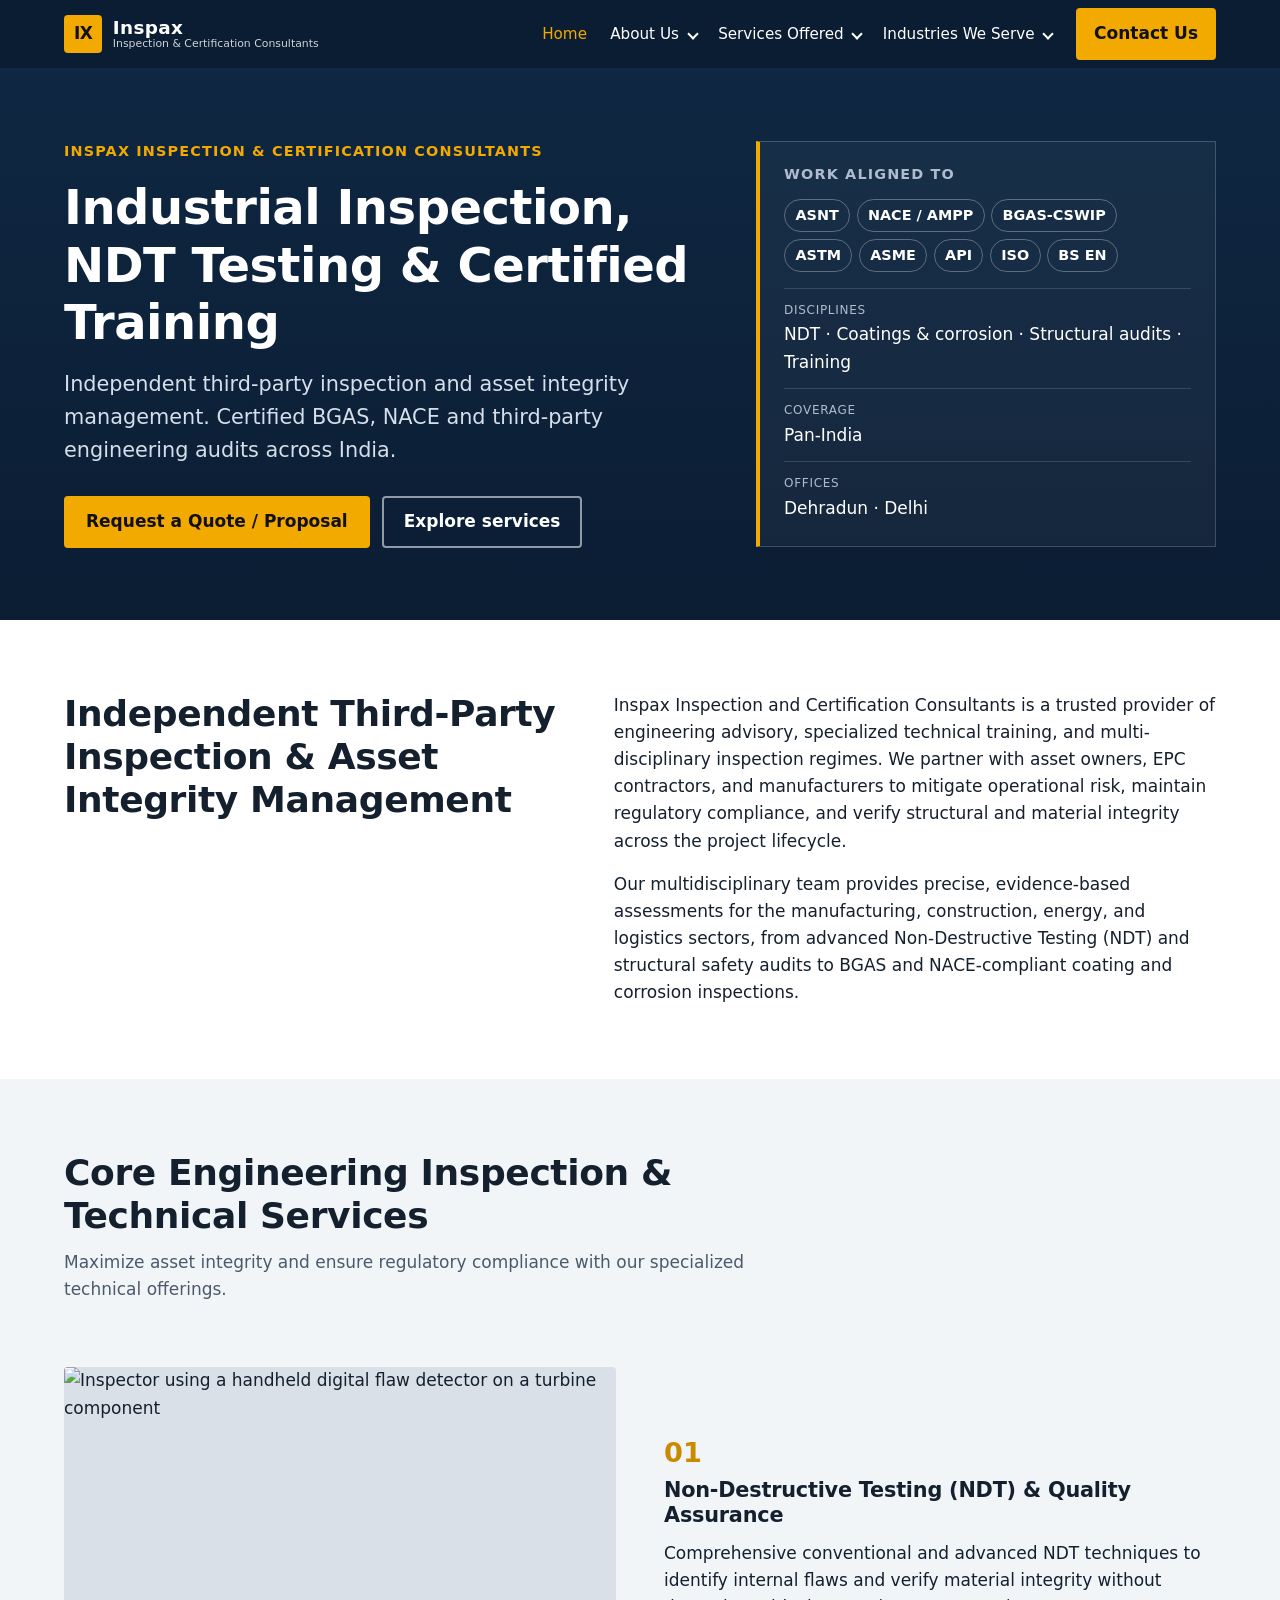
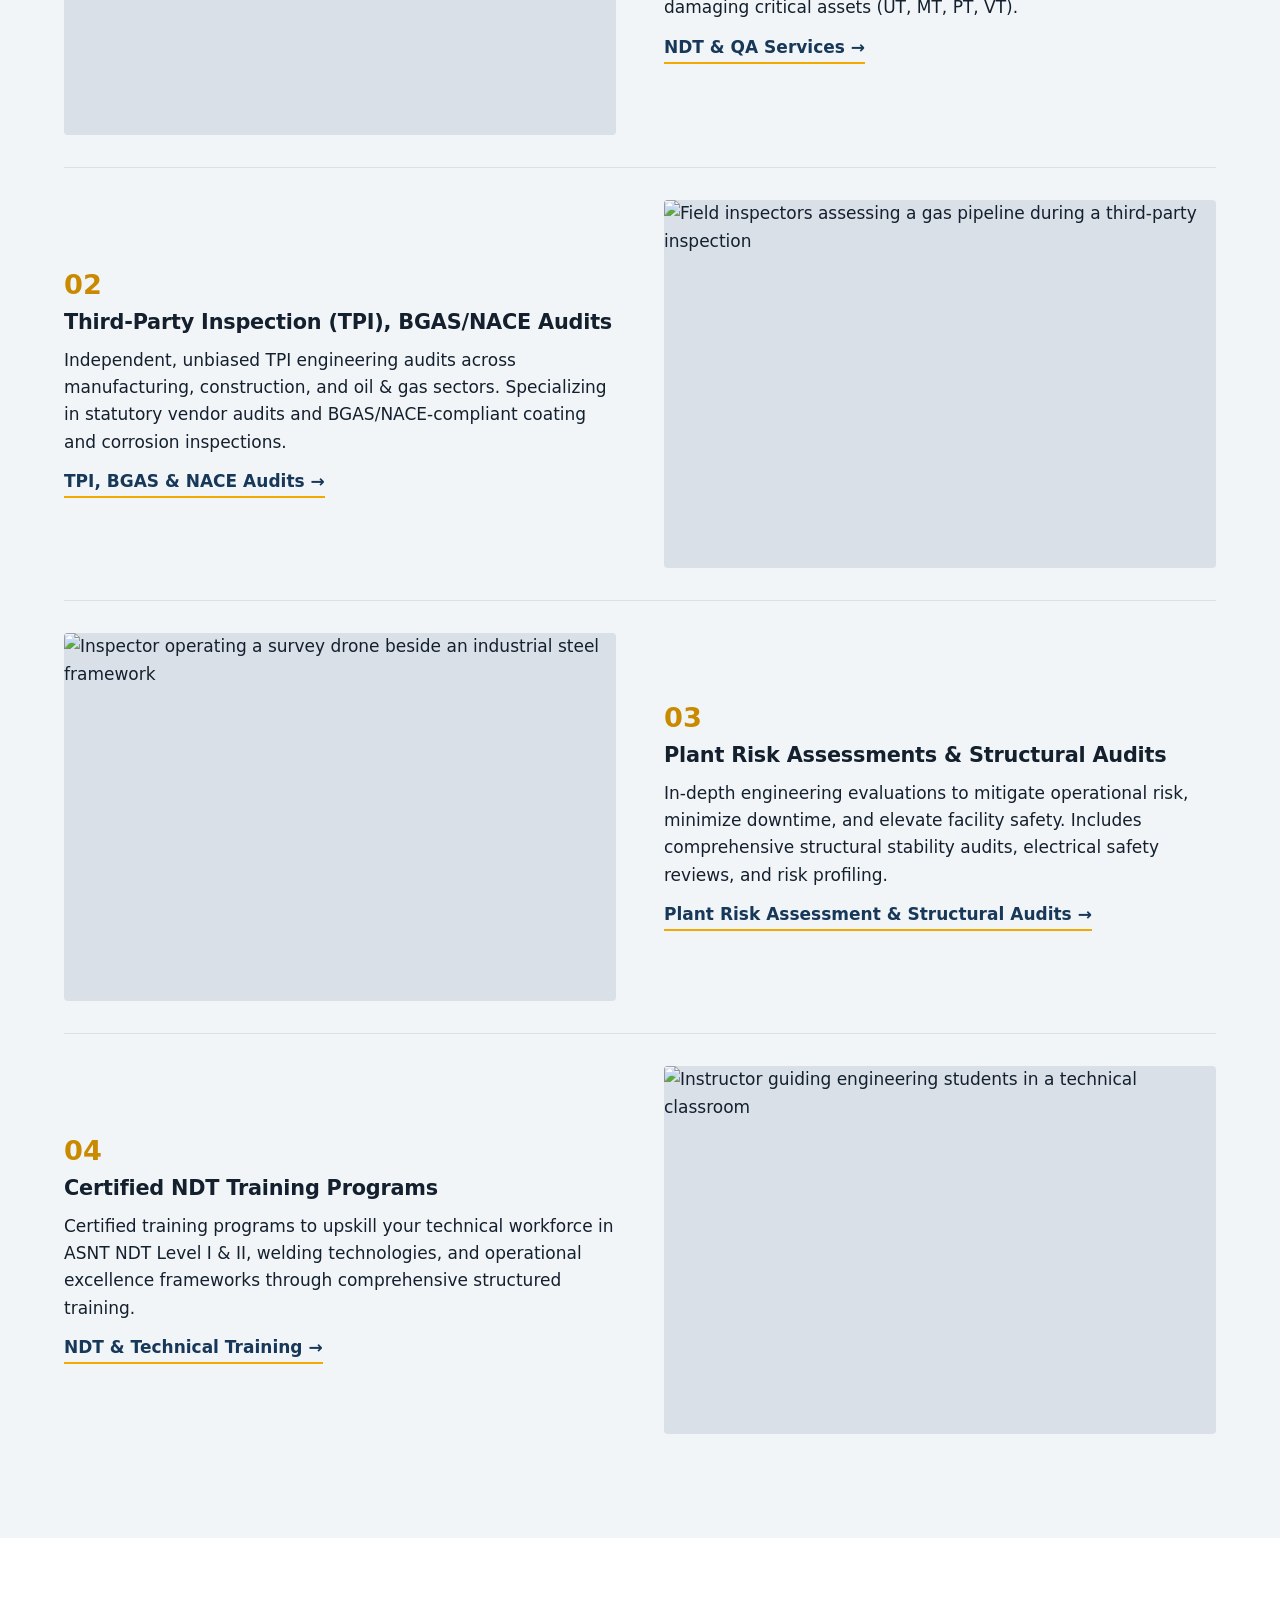
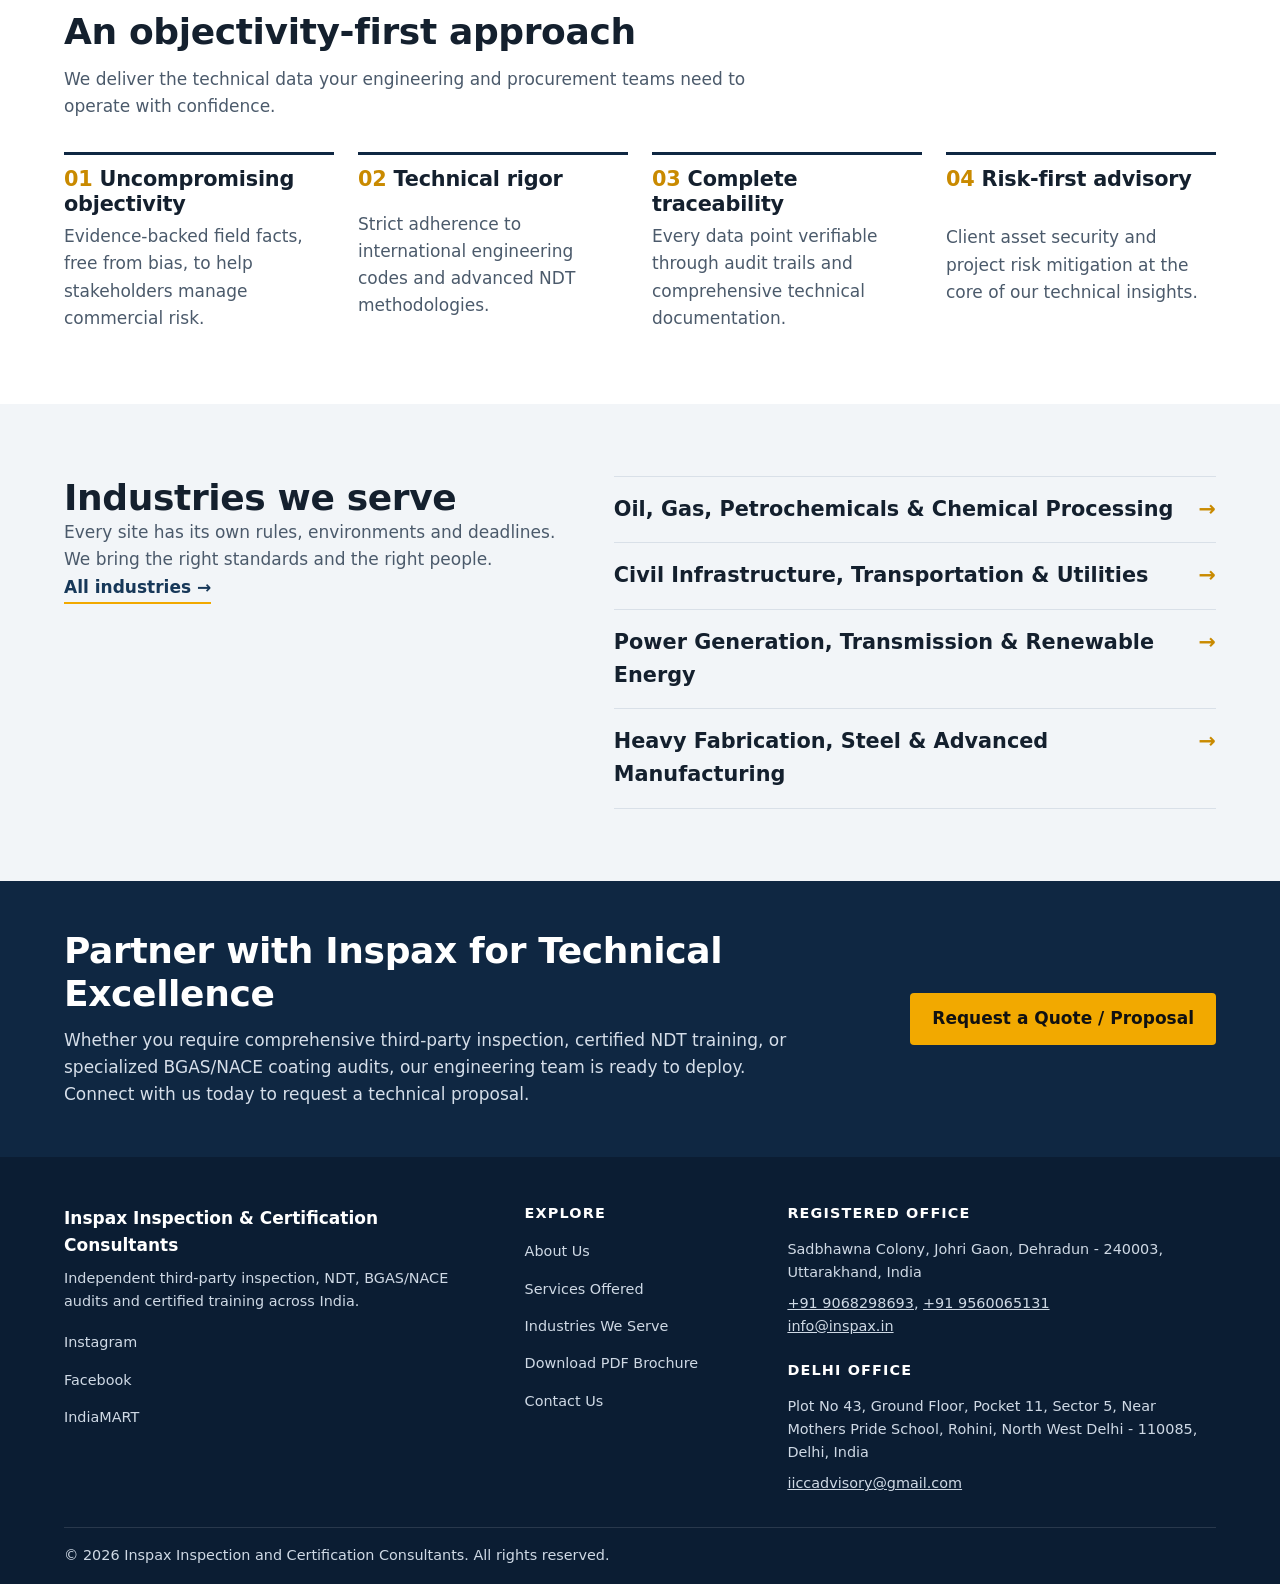
==== index.html @ 8f5eef9e "Add files via upload" ====
<!DOCTYPE html>
<html lang="en-IN">
<head>
  <meta charset="utf-8">
  <meta name="viewport" content="width=device-width, initial-scale=1">
  <title>Industrial Inspection, NDT Testing &amp; Certified Training | Inspax</title>
  <meta name="description" content="Independent third-party inspection, NDT, BGAS/NACE coating audits, plant risk assessments and certified technical training for asset owners, EPC contractors and manufacturers across India.">
  <link rel="canonical" href="https://www.inspax.in/">
  <meta name="theme-color" content="#0f2742"> 

  <meta property="og:type" content="website">
  <meta property="og:site_name" content="Inspax Inspection and Certification Consultants">
  <meta property="og:title" content="Industrial Inspection, NDT Testing &amp; Certified Training | Inspax">
  <meta property="og:description" content="Independent third-party inspection, NDT, BGAS/NACE audits and certified training across India.">
  <meta property="og:url" content="https://www.inspax.in/">
  <meta property="og:locale" content="en_IN">
  <!-- TODO: replace with a self-hosted 1200x630 image once supplied -->
  <meta property="og:image" content="https://www.inspax.in/assets/images/og-default.jpg">
  <meta name="twitter:card" content="summary_large_image">

  <link rel="stylesheet" href="styles.css">
  <script src="main.js" defer></script>

  <script type="application/ld+json">
  {
    "@context": "https://schema.org",
    "@graph": [
      {
        "@type": "Organization",
        "@id": "https://www.inspax.in/#organization",
        "name": "Inspax Inspection and Certification Consultants",
        "alternateName": "Inspax",
        "url": "https://www.inspax.in/",
        "email": "info@inspax.in",
        "telephone": ["+91-9068298693", "+91-9560065131"],
        "address": {
          "@type": "PostalAddress",
          "streetAddress": "Sadbhawna Colony, Johri Gaon",
          "addressLocality": "Dehradun",
          "postalCode": "240003",
          "addressRegion": "Uttarakhand",
          "addressCountry": "IN"
        },
        "sameAs": [
          "https://www.instagram.com/inspax.inspection/",
          "https://www.facebook.com/profile.php?id=61590743345625",
          "https://www.indiamart.com/inspax-inspections-certfication-consultants"
        ]
      },
      {
        "@type": "WebSite",
        "@id": "https://www.inspax.in/#website",
        "url": "https://www.inspax.in/",
        "name": "Inspax Inspections",
        "publisher": { "@id": "https://www.inspax.in/#organization" },
        "inLanguage": "en-IN"
      },
      {
        "@type": "WebPage",
        "@id": "https://www.inspax.in/#webpage",
        "url": "https://www.inspax.in/",
        "name": "Industrial Inspection, NDT Testing & Certified Training",
        "isPartOf": { "@id": "https://www.inspax.in/#website" },
        "about": { "@id": "https://www.inspax.in/#organization" },
        "inLanguage": "en-IN"
      }
    ]
  }
  </script>
</head>
<body class="page-home">
  <a class="skip-link" href="#main">Skip to main content</a>

  <!-- ===== HEADER (shared component: copy to every page) ===== -->
  <header class="site-header">
    <div class="container header-inner">
      <a class="brand" href="/" aria-label="Inspax Inspections – home">
        <!-- TODO: swap for logo SVG/WebP when the logo file is supplied -->
        <span class="brand-mark" aria-hidden="true">IX</span>
        <span class="brand-text"><strong>Inspax</strong><small>Inspection &amp; Certification Consultants</small></span>
      </a>

      <button class="nav-toggle" type="button" aria-expanded="false" aria-controls="primary-nav">
        <span class="nav-toggle-label">Menu</span>
        <span class="nav-toggle-bars" aria-hidden="true"></span>
      </button>

      <nav id="primary-nav" class="primary-nav" aria-label="Primary">
        <ul class="nav-list">
          <li class="nav-item"><a href="/" aria-current="page">Home</a></li>

          <li class="nav-item has-sub">
            <a href="/about-us/">About Us</a>
            <button class="sub-toggle" type="button" aria-expanded="false" aria-label="About Us submenu"></button>
            <ul class="sub-list">
              <li><a href="C:\Users\ABC\Desktop\Inspax html\code web\PDF FOLDERS\Inspax_Brochure.pdf.pdf">Download PDF Brochure</a></li>
            </ul>
          </li>

          <li class="nav-item has-sub">
            <a href="/services-offered/">Services Offered</a>
            <button class="sub-toggle" type="button" aria-expanded="false" aria-label="Services submenu"></button>
            <ul class="sub-list">
              <li><a href="ndt-services.html">NDT &amp; Quality Assurance Services</a></li>
              <li><a href="TPI,BGAS-service.html">TPI, BGAS &amp; NACE Audits</a></li>
              <li><a href="Plant-Risk-Ass.html">Plant Risk Assessment Services</a></li>
              <li><a href="Certified-NDT.html">Certified NDT &amp; Technical Training</a></li>
            </ul>
          </li>

          <li class="nav-item has-sub">
            <a href="/industries-we-serve/">Industries We Serve</a>
            <button class="sub-toggle" type="button" aria-expanded="false" aria-label="Industries submenu"></button>
            <ul class="sub-list">
              <li><a href="/industries-we-serve/oil-gas-petrochemicals-chemical-processing/">Oil, Gas, Petrochemicals &amp; Chemical Processing</a></li>
              <li><a href="/industries-we-serve/civil-infrastructure-transportation-utilities/">Civil Infrastructure, Transportation &amp; Utilities</a></li>
              <li><a href="/industries-we-serve/power-generation-transmission-renewable-energy/">Power Generation, Transmission &amp; Renewable Energy</a></li>
              <li><a href="/industries-we-serve/heavy-fabrication-steel-advanced-manufacturing/">Heavy Fabrication, Steel &amp; Advanced Manufacturing</a></li>
            </ul>
          </li>

          <li class="nav-item nav-cta"><a class="btn btn-accent" href="/contact-us/">Contact Us</a></li>
        </ul>
      </nav>
    </div>
  </header>

  <main id="main">

    <!-- ===== HERO ===== -->
    <section class="hero" aria-labelledby="hero-title">
      <div class="container hero-grid">
        <div class="hero-copy">
          <p class="eyebrow">Inspax Inspection &amp; Certification Consultants</p>
          <h1 id="hero-title">Industrial Inspection, NDT Testing &amp; Certified Training</h1>
          <p class="lead">Independent third-party inspection and asset integrity management. Certified BGAS, NACE and third-party engineering audits across India.</p>
          <div class="btn-row">
            <a class="btn btn-accent" href="/contact-us/">Request a Quote / Proposal</a>
            <a class="btn btn-ghost" href="/services-offered/">Explore services</a>
          </div>
        </div>

        <aside class="hero-panel" aria-label="Standards and disciplines">
          <h2 class="panel-title">Work aligned to</h2>
          <ul class="chip-list">
            <li>ASNT</li><li>NACE / AMPP</li><li>BGAS-CSWIP</li><li>ASTM</li>
            <li>ASME</li><li>API</li><li>ISO</li><li>BS EN</li>
          </ul>
          <dl class="panel-facts">
            <div><dt>Disciplines</dt><dd>NDT · Coatings &amp; corrosion · Structural audits · Training</dd></div>
            <div><dt>Coverage</dt><dd>Pan-India</dd></div>
            <div><dt>Offices</dt><dd>Dehradun · Delhi</dd></div>
          </dl>
        </aside>
      </div>
    </section>

    <!-- ===== INTRO ===== -->
    <section class="section" aria-labelledby="intro-title">
      <div class="container split">
        <div>
          <h2 id="intro-title">Independent Third-Party Inspection &amp; Asset Integrity Management</h2>
        </div>
        <div class="prose">
          <p>Inspax Inspection and Certification Consultants is a trusted provider of engineering advisory, specialized technical training, and multi-disciplinary inspection regimes. We partner with asset owners, EPC contractors, and manufacturers to mitigate operational risk, maintain regulatory compliance, and verify structural and material integrity across the project lifecycle.</p>
          <p>Our multidisciplinary team provides precise, evidence-based assessments for the manufacturing, construction, energy, and logistics sectors, from advanced Non-Destructive Testing (NDT) and structural safety audits to BGAS and NACE-compliant coating and corrosion inspections.</p>
        </div>
      </div>
    </section>

    <!-- ===== SERVICES (alternating rows) ===== -->
    <section class="section section-tint" aria-labelledby="services-title">
      <div class="container">
        <header class="section-head">
          <h2 id="services-title">Core Engineering Inspection &amp; Technical Services</h2>
          <p>Maximize asset integrity and ensure regulatory compliance with our specialized technical offerings.</p>
        </header>

        <!--
          IMAGES: temporarily hot-linked from the existing Google Sites host so the
          page renders before the originals are supplied. Replace each src with a
          local /assets/images/*.webp file (see README) – these remote URLs can
          stop working at any time and must not ship to production.
        -->
        <article class="service-row">
          <!--First image-->
          <img class="service-img" width="1280" height="853" loading="lazy" decoding="async"
               src="C:\Users\ABC\Desktop\Inspax html\code web\images\First.img.webp"
               alt="Inspector using a handheld digital flaw detector on a turbine component">
          <div class="service-body">
            <p class="service-num">01</p>
            <h3>Non-Destructive Testing (NDT) &amp; Quality Assurance</h3>
            <p>Comprehensive conventional and advanced NDT techniques to identify internal flaws and verify material integrity without damaging critical assets (UT, MT, PT, VT).</p>
            <a class="link-arrow" href="/services-offered/ndt-quality-assurance-services/">NDT &amp; QA Services</a>
          </div>
        </article>

        <article class="service-row">
          <!--Second Img-->
          <img class="service-img" width="1280" height="853" loading="lazy" decoding="async"
               src="C:\Users\ABC\Desktop\Inspax html\code web\images\Second.img.png"
               alt="Field inspectors assessing a gas pipeline during a third-party inspection">
          <div class="service-body">
            <p class="service-num">02</p>
            <h3>Third-Party Inspection (TPI), BGAS/NACE Audits</h3>
            <p>Independent, unbiased TPI engineering audits across manufacturing, construction, and oil &amp; gas sectors. Specializing in statutory vendor audits and BGAS/NACE-compliant coating and corrosion inspections.</p>
            <a class="link-arrow" href="/services-offered/tpi-bgas-nace-audits/">TPI, BGAS &amp; NACE Audits</a>
          </div>
        </article>

        <article class="service-row">
          <!--Third img-->
          <img class="service-img" width="1280" height="853" loading="lazy" decoding="async"
               src="C:\Users\ABC\Desktop\Inspax html\code web\images\third.img.png"
               alt="Inspector operating a survey drone beside an industrial steel framework">
          <div class="service-body">
            <p class="service-num">03</p>
            <h3>Plant Risk Assessments &amp; Structural Audits</h3>
            <p>In-depth engineering evaluations to mitigate operational risk, minimize downtime, and elevate facility safety. Includes comprehensive structural stability audits, electrical safety reviews, and risk profiling.</p>
            <a class="link-arrow" href="/services-offered/plant-risk-assessment-services/">Plant Risk Assessment &amp; Structural Audits</a>
          </div>
        </article>

        <article class="service-row">
          <!--Fourth img-->
          <img class="service-img" width="1280" height="853" loading="lazy" decoding="async"
               src="C:\Users\ABC\Desktop\Inspax html\code web\images\fourth.img.png"
               alt="Instructor guiding engineering students in a technical classroom">
          <div class="service-body">
            <p class="service-num">04</p>
            <h3>Certified NDT Training Programs</h3>
            <p>Certified training programs to upskill your technical workforce in ASNT NDT Level I &amp; II, welding technologies, and operational excellence frameworks through comprehensive structured training.</p>
            <a class="link-arrow" href="/services-offered/certified-ndt-technical-training/">NDT &amp; Technical Training</a>
          </div>
        </article>
      </div>
    </section>

    <!-- ===== PRINCIPLES (from About page) ===== -->
    <section class="section" aria-labelledby="why-title">
      <div class="container">
        <header class="section-head">
          <h2 id="why-title">An objectivity-first approach</h2>
          <p>We deliver the technical data your engineering and procurement teams need to operate with confidence.</p>
        </header>
        <ol class="principles">
          <li><h3>Uncompromising objectivity</h3><p>Evidence-backed field facts, free from bias, to help stakeholders manage commercial risk.</p></li>
          <li><h3>Technical rigor</h3><p>Strict adherence to international engineering codes and advanced NDT methodologies.</p></li>
          <li><h3>Complete traceability</h3><p>Every data point verifiable through audit trails and comprehensive technical documentation.</p></li>
          <li><h3>Risk-first advisory</h3><p>Client asset security and project risk mitigation at the core of our technical insights.</p></li>
        </ol>
      </div>
    </section>

    <!-- ===== INDUSTRIES ===== -->
    <section class="section section-tint" aria-labelledby="ind-title">
      <div class="container split">
        <div>
          <h2 id="ind-title">Industries we serve</h2>
          <p class="muted">Every site has its own rules, environments and deadlines. We bring the right standards and the right people.</p>
          <a class="link-arrow" href="/industries-we-serve/">All industries</a>
        </div>
        <ul class="industry-list">
          <li><a href="/industries-we-serve/oil-gas-petrochemicals-chemical-processing/">Oil, Gas, Petrochemicals &amp; Chemical Processing</a></li>
          <li><a href="/industries-we-serve/civil-infrastructure-transportation-utilities/">Civil Infrastructure, Transportation &amp; Utilities</a></li>
          <li><a href="/industries-we-serve/power-generation-transmission-renewable-energy/">Power Generation, Transmission &amp; Renewable Energy</a></li>
          <li><a href="/industries-we-serve/heavy-fabrication-steel-advanced-manufacturing/">Heavy Fabrication, Steel &amp; Advanced Manufacturing</a></li>
        </ul>
      </div>
    </section>

    <!-- ===== CTA ===== -->
    <section class="cta-band" aria-labelledby="cta-title">
      <div class="container cta-inner">
        <div>
          <h2 id="cta-title">Partner with Inspax for Technical Excellence</h2>
          <p>Whether you require comprehensive third-party inspection, certified NDT training, or specialized BGAS/NACE coating audits, our engineering team is ready to deploy. Connect with us today to request a technical proposal.</p>
        </div>
        <a class="btn btn-accent" href="/contact-us/">Request a Quote / Proposal</a>
      </div>
    </section>
  </main>

  <!-- ===== FOOTER (shared component: copy to every page) ===== -->
  <footer class="site-footer">
    <div class="container footer-grid">
      <div>
        <p class="footer-brand">Inspax Inspection &amp; Certification Consultants</p>
        <p class="footer-note">Independent third-party inspection, NDT, BGAS/NACE audits and certified training across India.</p>
        <ul class="social">
          <li><a href="https://www.instagram.com/inspax.inspection/" rel="noopener" target="_blank">Instagram<span class="sr-only"> (opens in new tab)</span></a></li>
          <li><a href="https://www.facebook.com/profile.php?id=61590743345625" rel="noopener" target="_blank">Facebook<span class="sr-only"> (opens in new tab)</span></a></li>
          <li><a href="https://www.indiamart.com/inspax-inspections-certfication-consultants" rel="noopener" target="_blank">IndiaMART<span class="sr-only"> (opens in new tab)</span></a></li>
        </ul>
      </div>

      <nav aria-label="Footer">
        <h2 class="footer-h">Explore</h2>
        <ul class="footer-links">
          <li><a href="/about-us/">About Us</a></li>
          <li><a href="/services-offered/">Services Offered</a></li>
          <li><a href="/industries-we-serve/">Industries We Serve</a></li>
          <li><a href="/about-us/download-pdf-brochure/">Download PDF Brochure</a></li>
          <li><a href="/contact-us/">Contact Us</a></li>
        </ul>
      </nav>

      <address class="footer-contact">
        <h2 class="footer-h">Registered office</h2>
        <p>Sadbhawna Colony, Johri Gaon, Dehradun - 240003, Uttarakhand, India</p>
        <p><a href="tel:+919068298693">+91 9068298693</a>, <a href="tel:+919560065131">+91 9560065131</a><br>
           <a href="mailto:info@inspax.in">info@inspax.in</a></p>
        <h2 class="footer-h">Delhi office</h2>
        <p>Plot No 43, Ground Floor, Pocket 11, Sector 5, Near Mothers Pride School, Rohini, North West Delhi - 110085, Delhi, India</p>
        <p><a href="mailto:iiccadvisory@gmail.com">iiccadvisory@gmail.com</a></p>
      </address>
    </div>
    <div class="container footer-base">
      <p>&copy; <span id="year">2026</span> Inspax Inspection and Certification Consultants. All rights reserved.</p>
    </div>
  </footer>

  <button class="to-top" type="button" aria-label="Back to top" hidden>↑</button>
</body>
</html>
---- styles.css ----
/* ==========================================================
   INSPAX – styles.css
   NOTE: brand colours are PROVISIONAL (logo not yet inspected).
   Change the --c-* tokens below to match the real logo.
   Split into reset/variables/base/components later if desired.
   ========================================================== */

/* ---------- Tokens ---------- */
:root {
  --c-navy-900: #0b1d33;
  --c-navy-800: #0f2742;
  --c-navy-700: #173859;
  --c-accent: #f2a900;          /* safety amber */
  --c-accent-dark: #c98a00;
  --c-ink: #14202e;
  --c-muted: #4b5a6b;
  --c-line: #d9e0e8;
  --c-bg: #ffffff;
  --c-tint: #f2f5f8;

  --font-sans: system-ui, -apple-system, "Segoe UI", Roboto, "Helvetica Neue", Arial, sans-serif;

  --step--1: clamp(.84rem, .82rem + .1vw, .9rem);
  --step-0: clamp(1rem, .97rem + .15vw, 1.0625rem);
  --step-1: clamp(1.15rem, 1.08rem + .35vw, 1.3rem);
  --step-2: clamp(1.35rem, 1.2rem + .75vw, 1.7rem);
  --step-3: clamp(1.6rem, 1.3rem + 1.5vw, 2.25rem);
  --step-4: clamp(1.9rem, 1.4rem + 2.5vw, 3rem);

  --sp-1: .5rem; --sp-2: .75rem; --sp-3: 1rem; --sp-4: 1.5rem;
  --sp-5: 2rem; --sp-6: 3rem; --sp-7: 4.5rem;

  --container: 72rem;
  --radius: 4px;
  --header-h: 4.25rem;
}

/* ---------- Reset / base ---------- */
*, *::before, *::after { box-sizing: border-box; }
html { -webkit-text-size-adjust: 100%; scroll-padding-top: calc(var(--header-h) + 1rem); }
body { margin: 0; font-family: var(--font-sans); font-size: var(--step-0); line-height: 1.6; color: var(--c-ink); background: var(--c-bg); }
img { max-width: 100%; height: auto; display: block; }
h1, h2, h3, p, ul, ol, dl, dd, figure { margin: 0; }
ul, ol { padding: 0; list-style: none; }
a { color: inherit; }
h1, h2, h3 { line-height: 1.2; letter-spacing: -.01em; }
h2 { font-size: var(--step-3); }
h3 { font-size: var(--step-1); }
:focus-visible { outline: 3px solid var(--c-accent); outline-offset: 2px; }
.sr-only { position: absolute; width: 1px; height: 1px; overflow: hidden; clip: rect(0 0 0 0); white-space: nowrap; }
.skip-link { position: absolute; left: var(--sp-3); top: -4rem; background: var(--c-accent); color: #000; padding: .6rem 1rem; z-index: 200; font-weight: 600; }
.skip-link:focus { top: var(--sp-3); }

/* ---------- Layout ---------- */
.container { width: min(100% - 2rem, var(--container)); margin-inline: auto; }
.section { padding-block: var(--sp-6); }
.section-tint { background: var(--c-tint); }
.section-head { max-width: 46rem; margin-bottom: var(--sp-5); display: grid; gap: var(--sp-2); }
.section-head p, .muted { color: var(--c-muted); }
.split { display: grid; gap: var(--sp-4); }
.prose { display: grid; gap: var(--sp-3); max-width: 44rem; }

/* ---------- Buttons ---------- */
.btn { display: inline-flex; align-items: center; justify-content: center; min-height: 2.75rem; padding: .65rem 1.25rem; font: inherit; font-weight: 600; text-decoration: none; border: 2px solid transparent; border-radius: var(--radius); cursor: pointer; transition: background-color .15s, color .15s, border-color .15s; }
.btn-accent { background: var(--c-accent); color: #111; }
.btn-accent:hover { background: #ffbe2e; }
.btn-ghost { color: #fff; border-color: rgba(255,255,255,.55); }
.btn-ghost:hover { background: rgba(255,255,255,.1); border-color: #fff; }
.btn-row { display: flex; flex-wrap: wrap; gap: var(--sp-2); }
.link-arrow { font-weight: 600; color: var(--c-navy-700); text-decoration: none; border-bottom: 2px solid var(--c-accent); padding-bottom: 1px; display: inline-block; }
.link-arrow::after { content: " →"; }
.link-arrow:hover { color: var(--c-navy-900); }

/* ---------- Header / nav (mobile first) ---------- */
.site-header { background: var(--c-navy-900); color: #fff; position: sticky; top: 0; z-index: 100; }
.header-inner { display: flex; align-items: center; justify-content: space-between; min-height: var(--header-h); gap: var(--sp-3); }
.brand { display: flex; align-items: center; gap: .65rem; text-decoration: none; color: #fff; }
.brand-mark { display: grid; place-items: center; width: 2.4rem; height: 2.4rem; background: var(--c-accent); color: #111; font-weight: 800; border-radius: var(--radius); letter-spacing: -.03em; }
.brand-text { display: grid; line-height: 1.15; }
.brand-text strong { font-size: 1.15rem; letter-spacing: .02em; }
.brand-text small { font-size: .68rem; opacity: .8; display: none; }

.nav-toggle { display: inline-flex; align-items: center; gap: .6rem; min-height: 2.75rem; padding: 0 .9rem; background: transparent; color: #fff; border: 1px solid rgba(255,255,255,.4); border-radius: var(--radius); font: inherit; font-weight: 600; cursor: pointer; }
.nav-toggle-bars, .nav-toggle-bars::before, .nav-toggle-bars::after { display: block; width: 1.1rem; height: 2px; background: currentColor; position: relative; content: ""; }
.nav-toggle-bars::before { position: absolute; top: -6px; }
.nav-toggle-bars::after { position: absolute; top: 6px; }

.primary-nav { position: absolute; inset: var(--header-h) 0 auto 0; background: var(--c-navy-800); border-top: 1px solid rgba(255,255,255,.12); max-height: calc(100vh - var(--header-h)); overflow-y: auto; display: none; }
.primary-nav.is-open { display: block; }
.nav-list { padding: var(--sp-2) 1rem var(--sp-4); }
.nav-item { position: relative; display: flex; flex-wrap: wrap; align-items: center; border-bottom: 1px solid rgba(255,255,255,.1); }
.nav-item > a:not(.btn) { flex: 1; padding: .85rem 0; text-decoration: none; font-weight: 500; }
.nav-item > a[aria-current="page"] { color: var(--c-accent); }
.nav-cta { border: 0; padding-top: var(--sp-3); }
.nav-cta .btn { flex: 1; }
.sub-toggle { width: 2.75rem; height: 2.75rem; background: transparent; border: 0; color: #fff; cursor: pointer; }
.sub-toggle::before { content: ""; display: block; width: .5rem; height: .5rem; margin: auto; border-right: 2px solid currentColor; border-bottom: 2px solid currentColor; transform: rotate(45deg); transition: transform .15s; }
.sub-toggle[aria-expanded="true"]::before { transform: rotate(-135deg); }
.sub-list { display: none; flex-basis: 100%; padding: 0 0 var(--sp-2) var(--sp-3); }
.sub-list.is-open { display: block; }
.sub-list a { display: block; padding: .55rem 0; text-decoration: none; opacity: .9; font-size: var(--step--1); }
.sub-list a:hover { color: var(--c-accent); }

/* ---------- Hero ---------- */
.hero { background: linear-gradient(180deg, var(--c-navy-800), var(--c-navy-900)); color: #fff; padding-block: var(--sp-6); }
.hero-grid { display: grid; gap: var(--sp-5); align-items: center; }
.hero-copy { display: grid; gap: var(--sp-3); }
.eyebrow { color: var(--c-accent); font-size: var(--step--1); font-weight: 700; letter-spacing: .08em; text-transform: uppercase; }
.hero h1 { font-size: var(--step-4); max-width: 22ch; }
.lead { font-size: var(--step-1); color: #d5dee9; max-width: 38rem; }
.hero .btn-row { margin-top: var(--sp-2); }
.hero-panel { border: 1px solid rgba(255,255,255,.18); border-left: 4px solid var(--c-accent); padding: var(--sp-4); background: rgba(255,255,255,.04); display: grid; gap: var(--sp-3); }
.panel-title { font-size: var(--step--1); text-transform: uppercase; letter-spacing: .08em; color: #aebccd; }
.chip-list { display: flex; flex-wrap: wrap; gap: .4rem; }
.chip-list li { padding: .25rem .65rem; border: 1px solid rgba(255,255,255,.3); border-radius: 999px; font-size: var(--step--1); font-weight: 600; }
.panel-facts { display: grid; gap: var(--sp-2); }
.panel-facts div { display: grid; gap: .1rem; border-top: 1px solid rgba(255,255,255,.14); padding-top: var(--sp-2); }
.panel-facts dt { font-size: .75rem; text-transform: uppercase; letter-spacing: .06em; color: #aebccd; }
.panel-facts dd { font-weight: 500; }

/* ---------- Services rows ---------- */
.service-row { display: grid; gap: var(--sp-3); padding-block: var(--sp-4); border-top: 1px solid var(--c-line); align-items: center; }
.service-row:first-of-type { border-top: 0; }
.service-img { width: 100%; aspect-ratio: 3 / 2; object-fit: cover; border-radius: var(--radius); background: var(--c-line); }
.service-body { display: grid; gap: var(--sp-2); justify-items: start; }
.service-num { font-weight: 800; font-size: var(--step-2); color: var(--c-accent-dark); line-height: 1; }

/* ---------- Principles ---------- */
.principles { display: grid; gap: var(--sp-4); counter-reset: p; }
.principles li { counter-increment: p; border-top: 3px solid var(--c-navy-800); padding-top: var(--sp-2); display: grid; gap: .4rem; }
.principles li h3::before { content: "0" counter(p) "  "; color: var(--c-accent-dark); font-weight: 800; }
.principles p { color: var(--c-muted); }

/* ---------- Industries ---------- */
.industry-list { border-top: 1px solid var(--c-line); align-self: start; }
.industry-list a { display: flex; justify-content: space-between; gap: var(--sp-3); padding: var(--sp-3) 0; border-bottom: 1px solid var(--c-line); text-decoration: none; font-weight: 600; font-size: var(--step-1); }
.industry-list a::after { content: "→"; color: var(--c-accent-dark); }
.industry-list a:hover { color: var(--c-navy-700); background: #fff; padding-inline: .5rem; }

/* ---------- CTA ---------- */
.cta-band { background: var(--c-navy-800); color: #fff; padding-block: var(--sp-6); }
.cta-inner { display: grid; gap: var(--sp-4); align-items: center; }
.cta-inner > div { display: grid; gap: var(--sp-2); max-width: 46rem; }
.cta-inner p { color: #d5dee9; }

/* ---------- Footer ---------- */
.site-footer { background: var(--c-navy-900); color: #cfd9e5; padding-top: var(--sp-6); font-size: var(--step--1); }
.footer-grid { display: grid; gap: var(--sp-5); }
.footer-brand { color: #fff; font-weight: 700; font-size: var(--step-0); margin-bottom: var(--sp-1); }
.footer-h { color: #fff; font-size: var(--step--1); text-transform: uppercase; letter-spacing: .08em; margin: var(--sp-3) 0 var(--sp-1); }
.footer-h:first-child { margin-top: 0; }
.footer-contact { font-style: normal; display: grid; gap: var(--sp-1); }
.footer-links, .social { display: grid; gap: .1rem; margin-top: var(--sp-2); }
.footer-links a, .social a { display: inline-block; padding: .4rem 0; text-decoration: none; }
.site-footer a:hover { color: var(--c-accent); text-decoration: underline; }
.footer-base { border-top: 1px solid rgba(255,255,255,.12); margin-top: var(--sp-5); padding-block: var(--sp-3); }

/* ---------- Back to top ---------- */
.to-top { position: fixed; right: 1rem; bottom: 1rem; width: 2.75rem; height: 2.75rem; border: 0; border-radius: var(--radius); background: var(--c-accent); color: #111; font-size: 1.25rem; font-weight: 700; cursor: pointer; box-shadow: 0 2px 8px rgba(0,0,0,.25); z-index: 90; }
.to-top[hidden] { display: none; }

/* ---------- Breakpoints ---------- */
@media (min-width: 40em) {            /* 640px */
  .brand-text small { display: block; }
  .principles { grid-template-columns: repeat(2, 1fr); }
  .footer-grid { grid-template-columns: 1fr 1fr; }
  .footer-contact { grid-column: 1 / -1; }
}

@media (min-width: 64em) {            /* 1024px: desktop nav */
  .section { padding-block: var(--sp-7); }
  .hero { padding-block: var(--sp-7); }
  .hero-grid { grid-template-columns: 1.4fr 1fr; gap: var(--sp-6); }
  .split { grid-template-columns: 1fr 1.2fr; gap: var(--sp-6); }
  .service-row { grid-template-columns: 1fr 1fr; gap: var(--sp-6); padding-block: var(--sp-5); }
  .service-row:nth-of-type(even) .service-img { order: 2; }
  .principles { grid-template-columns: repeat(4, 1fr); }
  .cta-inner { grid-template-columns: 1fr auto; gap: var(--sp-6); }
  .footer-grid { grid-template-columns: 1.3fr .7fr 1.3fr; }
  .footer-contact { grid-column: auto; }

  .nav-toggle { display: none; }
  .primary-nav { position: static; display: block; background: none; border: 0; max-height: none; overflow: visible; }
  .nav-list { display: flex; align-items: center; gap: .25rem; padding: 0; }
  .nav-item { border: 0; flex-wrap: nowrap; }
  .nav-item > a:not(.btn) { flex: none; padding: .5rem .6rem; font-size: .95rem; }
  .nav-item > a:not(.btn):hover { color: var(--c-accent); }
  .nav-cta { padding: 0 0 0 var(--sp-2); }
  .nav-cta .btn { min-height: 2.5rem; padding-inline: 1rem; }
  .sub-toggle { width: 1.5rem; margin-left: -.5rem; }
  .sub-list { display: none; position: absolute; top: 100%; left: 0; min-width: 19rem; background: var(--c-navy-800); border: 1px solid rgba(255,255,255,.14); border-top: 3px solid var(--c-accent); padding: .25rem 0; box-shadow: 0 8px 24px rgba(0,0,0,.35); }
  .sub-list a { padding: .65rem 1rem; font-size: .92rem; }
  .sub-list a:hover { background: rgba(255,255,255,.06); }
  .has-sub:hover > .sub-list, .sub-list.is-open { display: block; }
}

@media (prefers-reduced-motion: reduce) {
  * { transition: none !important; scroll-behavior: auto !important; }
}
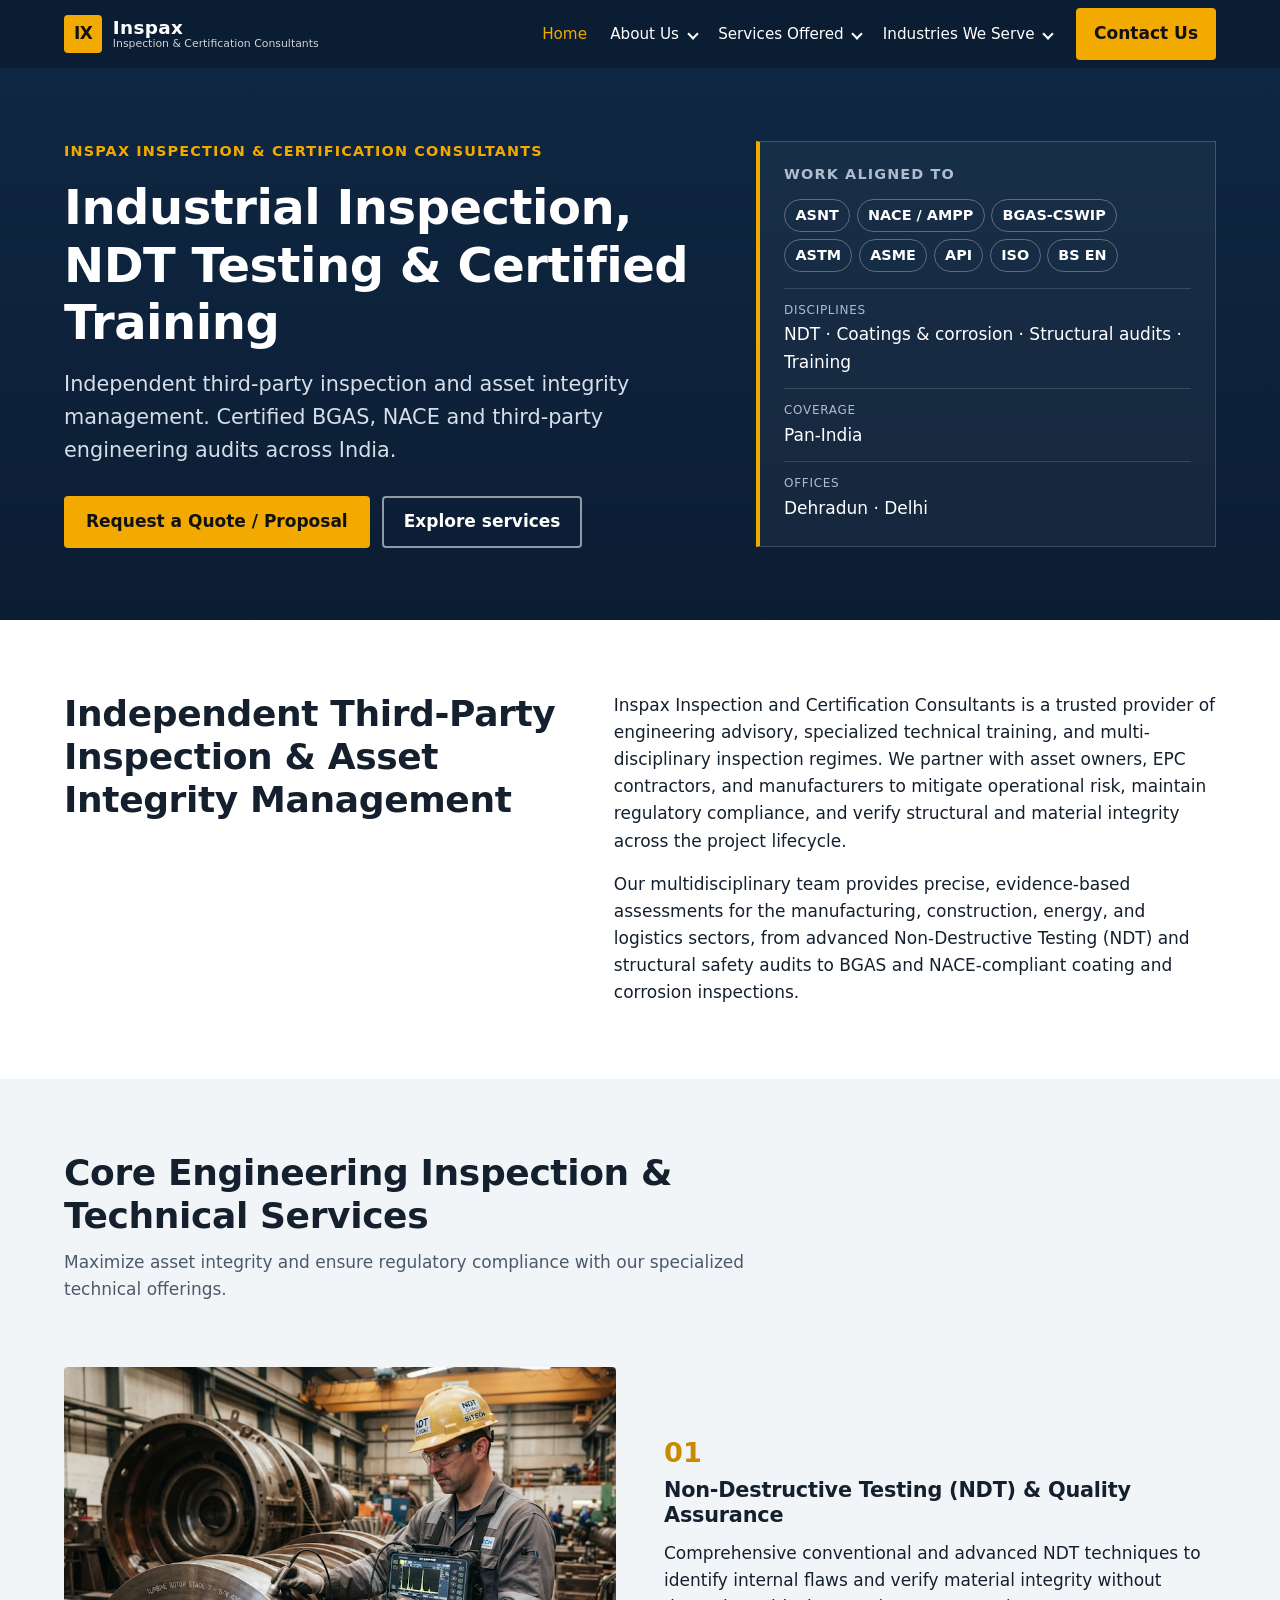
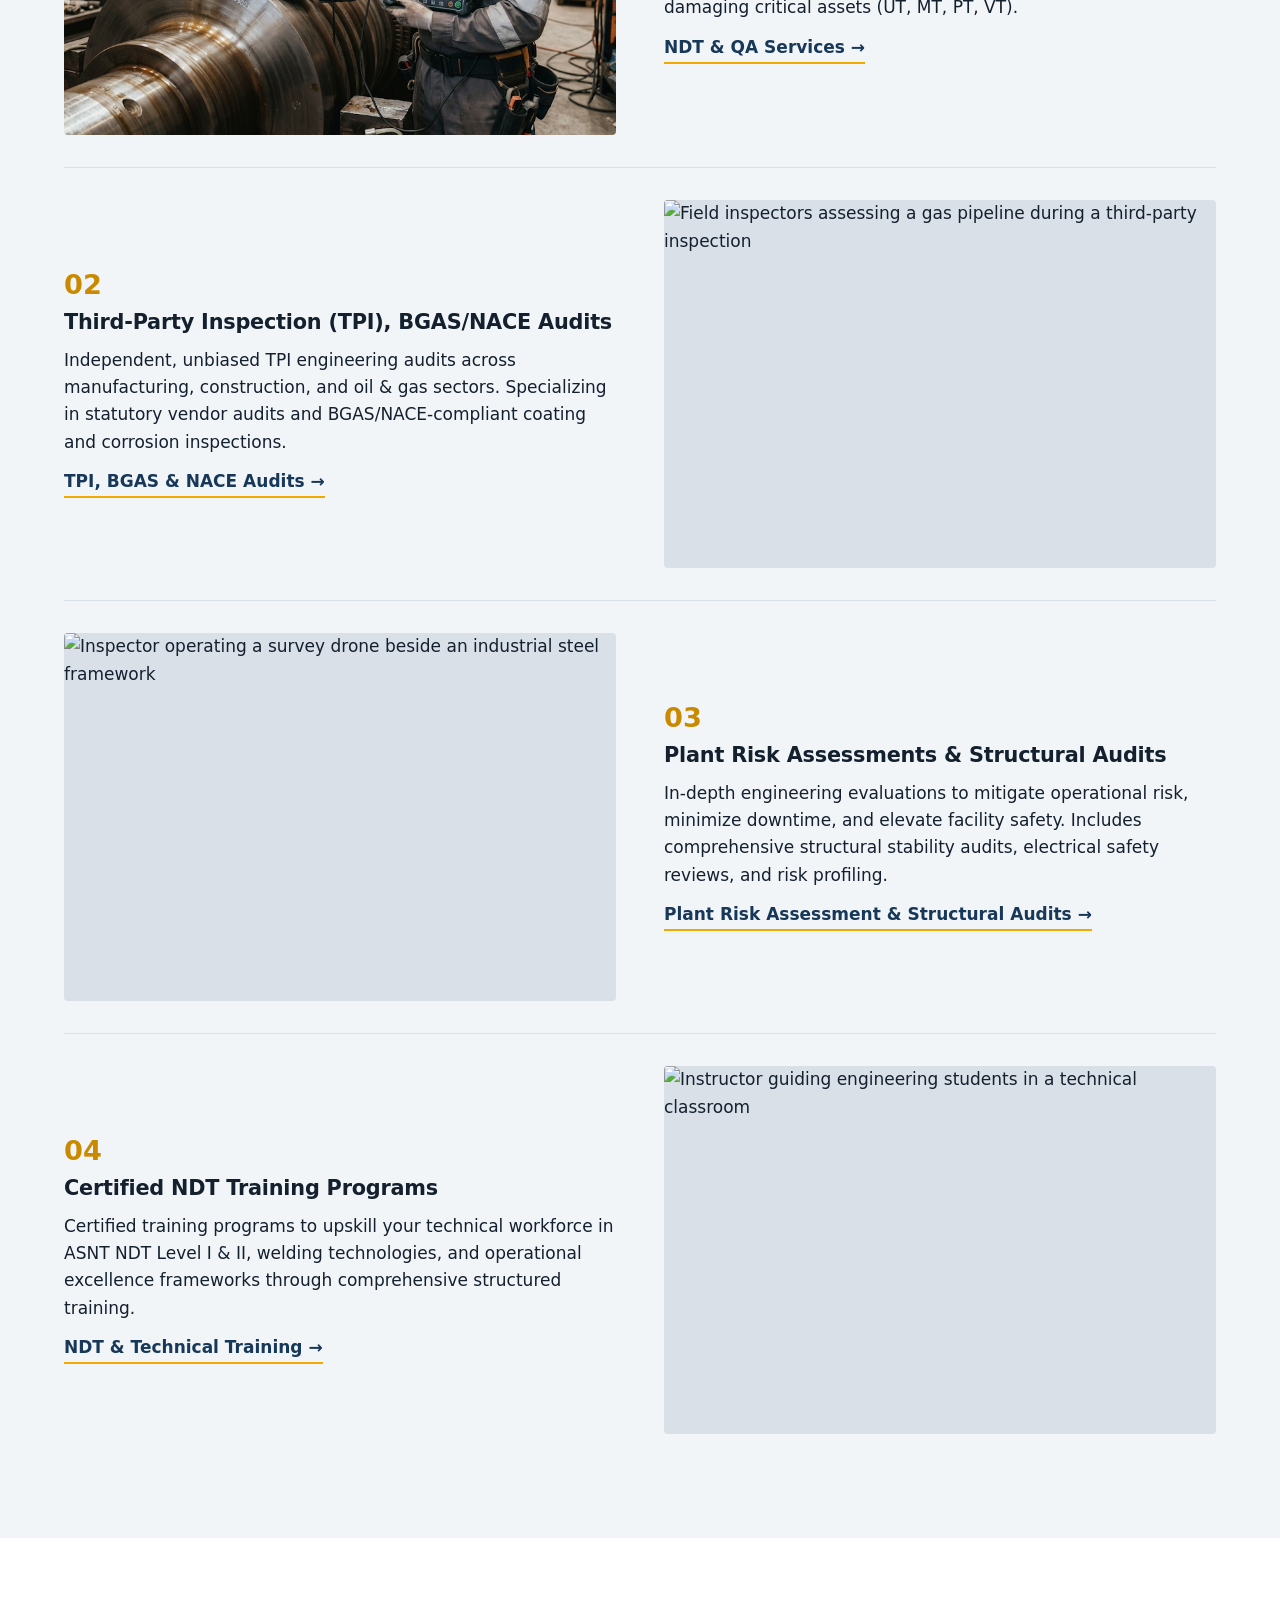
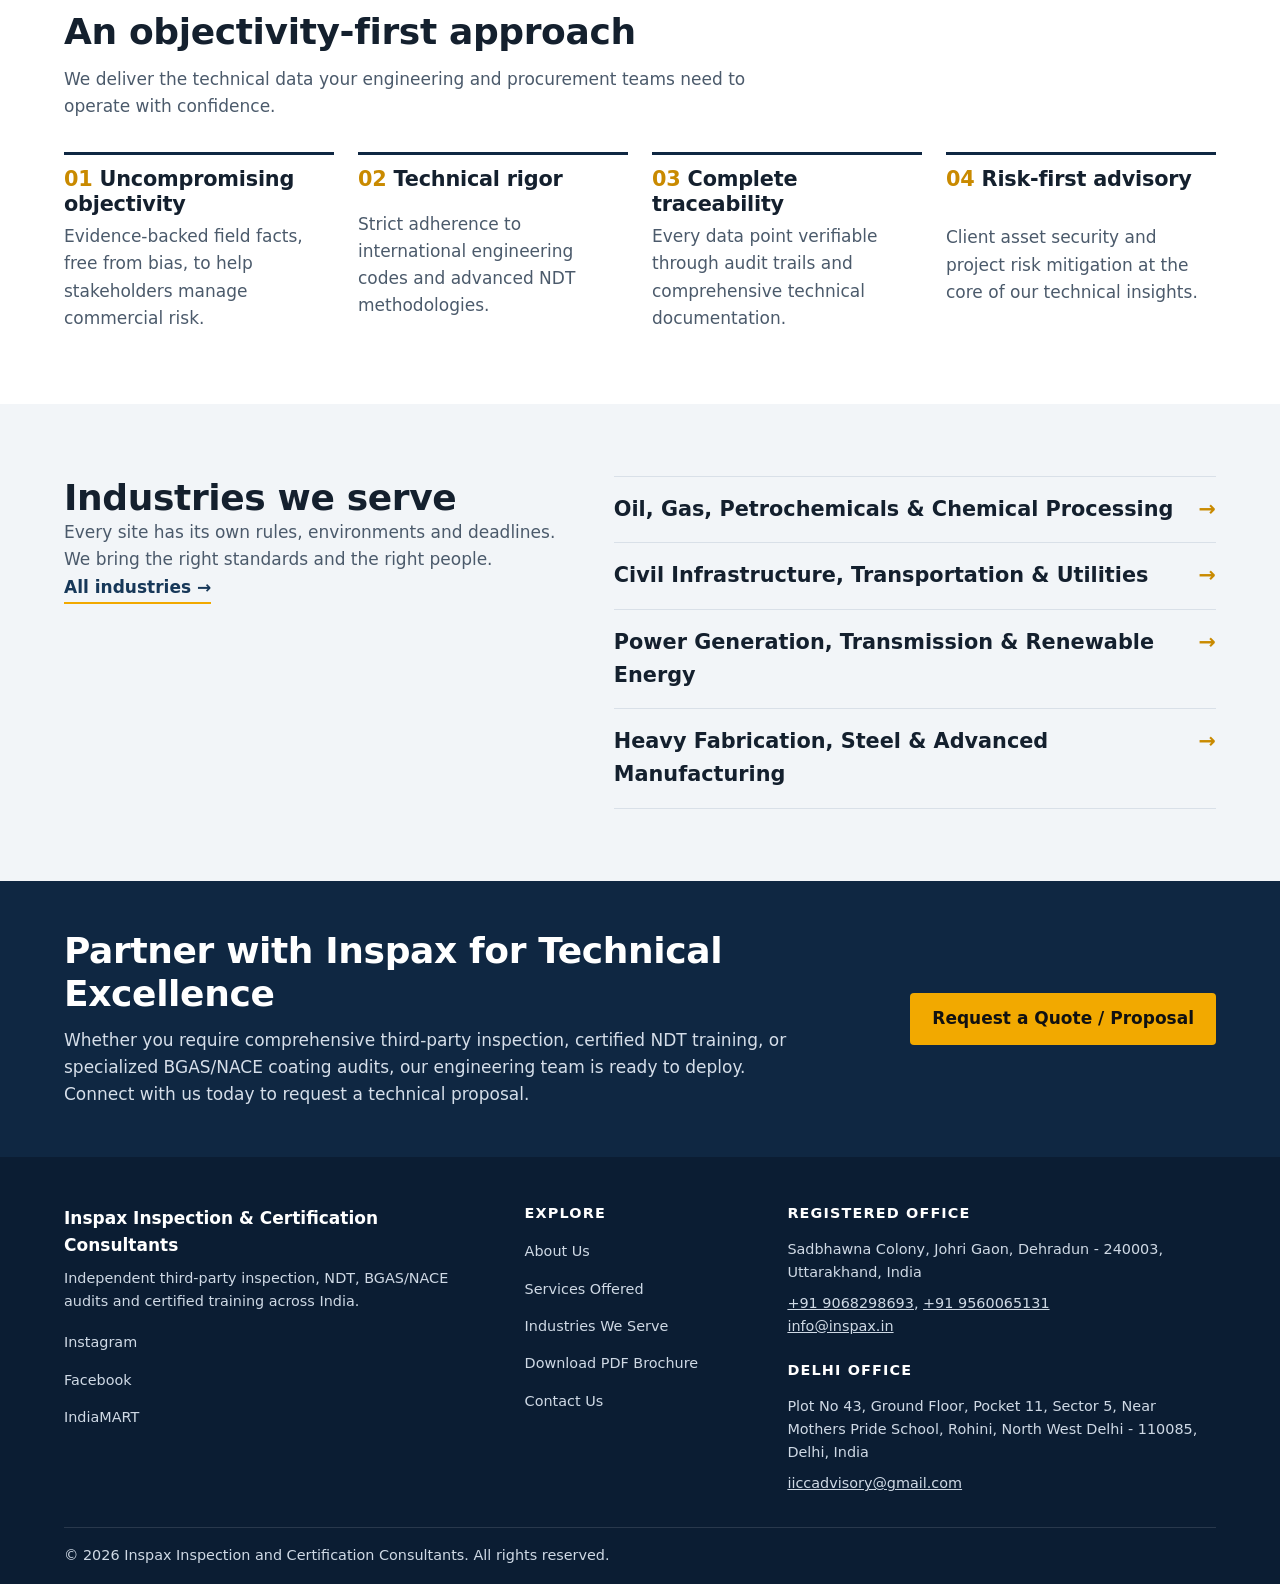
==== commit fe4c4151: "Update print statement from 'Hello' to 'Goodbye'" ====
--- a/index.html
+++ b/index.html
@@ -185,7 +185,7 @@
         <article class="service-row">
           <!--First image-->
           <img class="service-img" width="1280" height="853" loading="lazy" decoding="async"
-               src="C:\Users\ABC\Desktop\Inspax html\code web\images\First.img.webp"
+               src="First.img.webp"
                alt="Inspector using a handheld digital flaw detector on a turbine component">
           <div class="service-body">
             <p class="service-num">01</p>
@@ -322,4 +322,4 @@
 
   <button class="to-top" type="button" aria-label="Back to top" hidden>↑</button>
 </body>
-</html>+</html>
--- a/styles.css
+++ b/styles.css
@@ -196,4 +196,9 @@
 
 @media (prefers-reduced-motion: reduce) {
   * { transition: none !important; scroll-behavior: auto !important; }
-}+}
+
+.submit-btn:focus-visible {
+  outline: 3px solid #222;
+  outline-offset: 3px;
+}
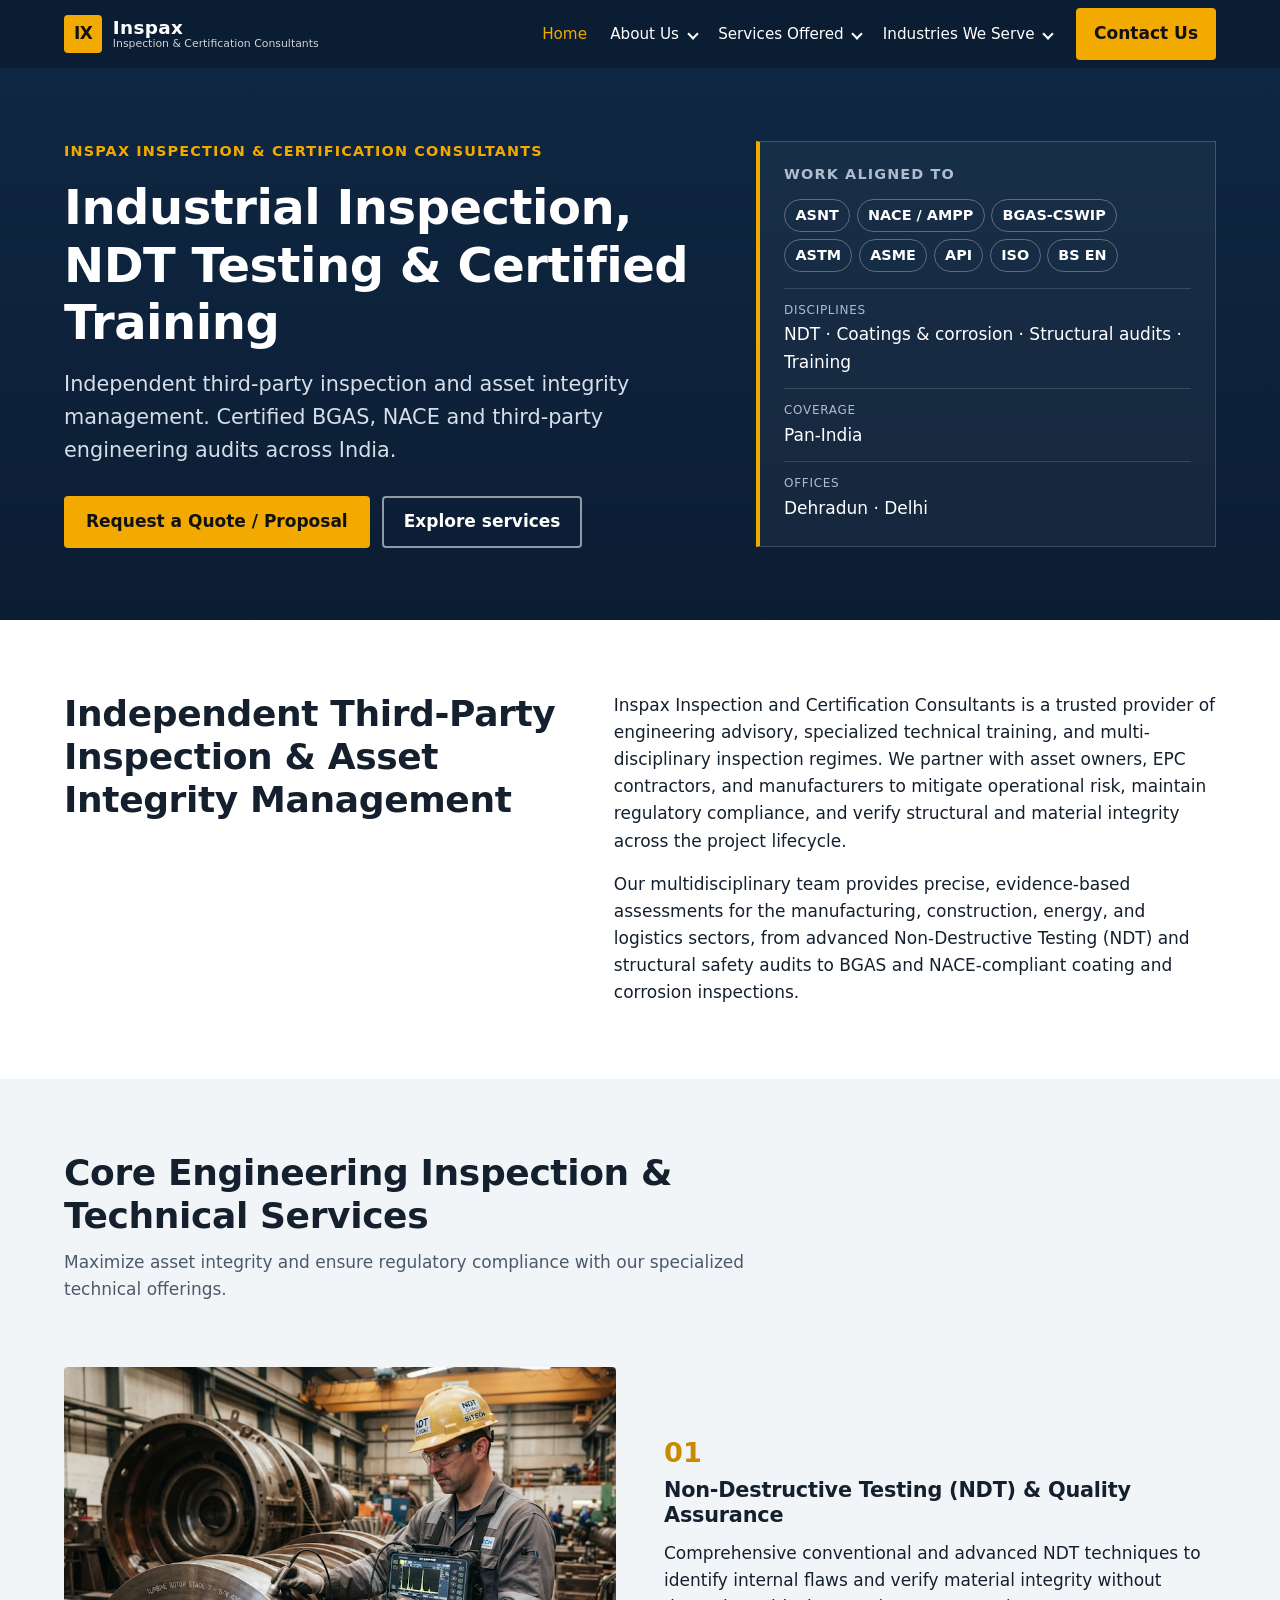
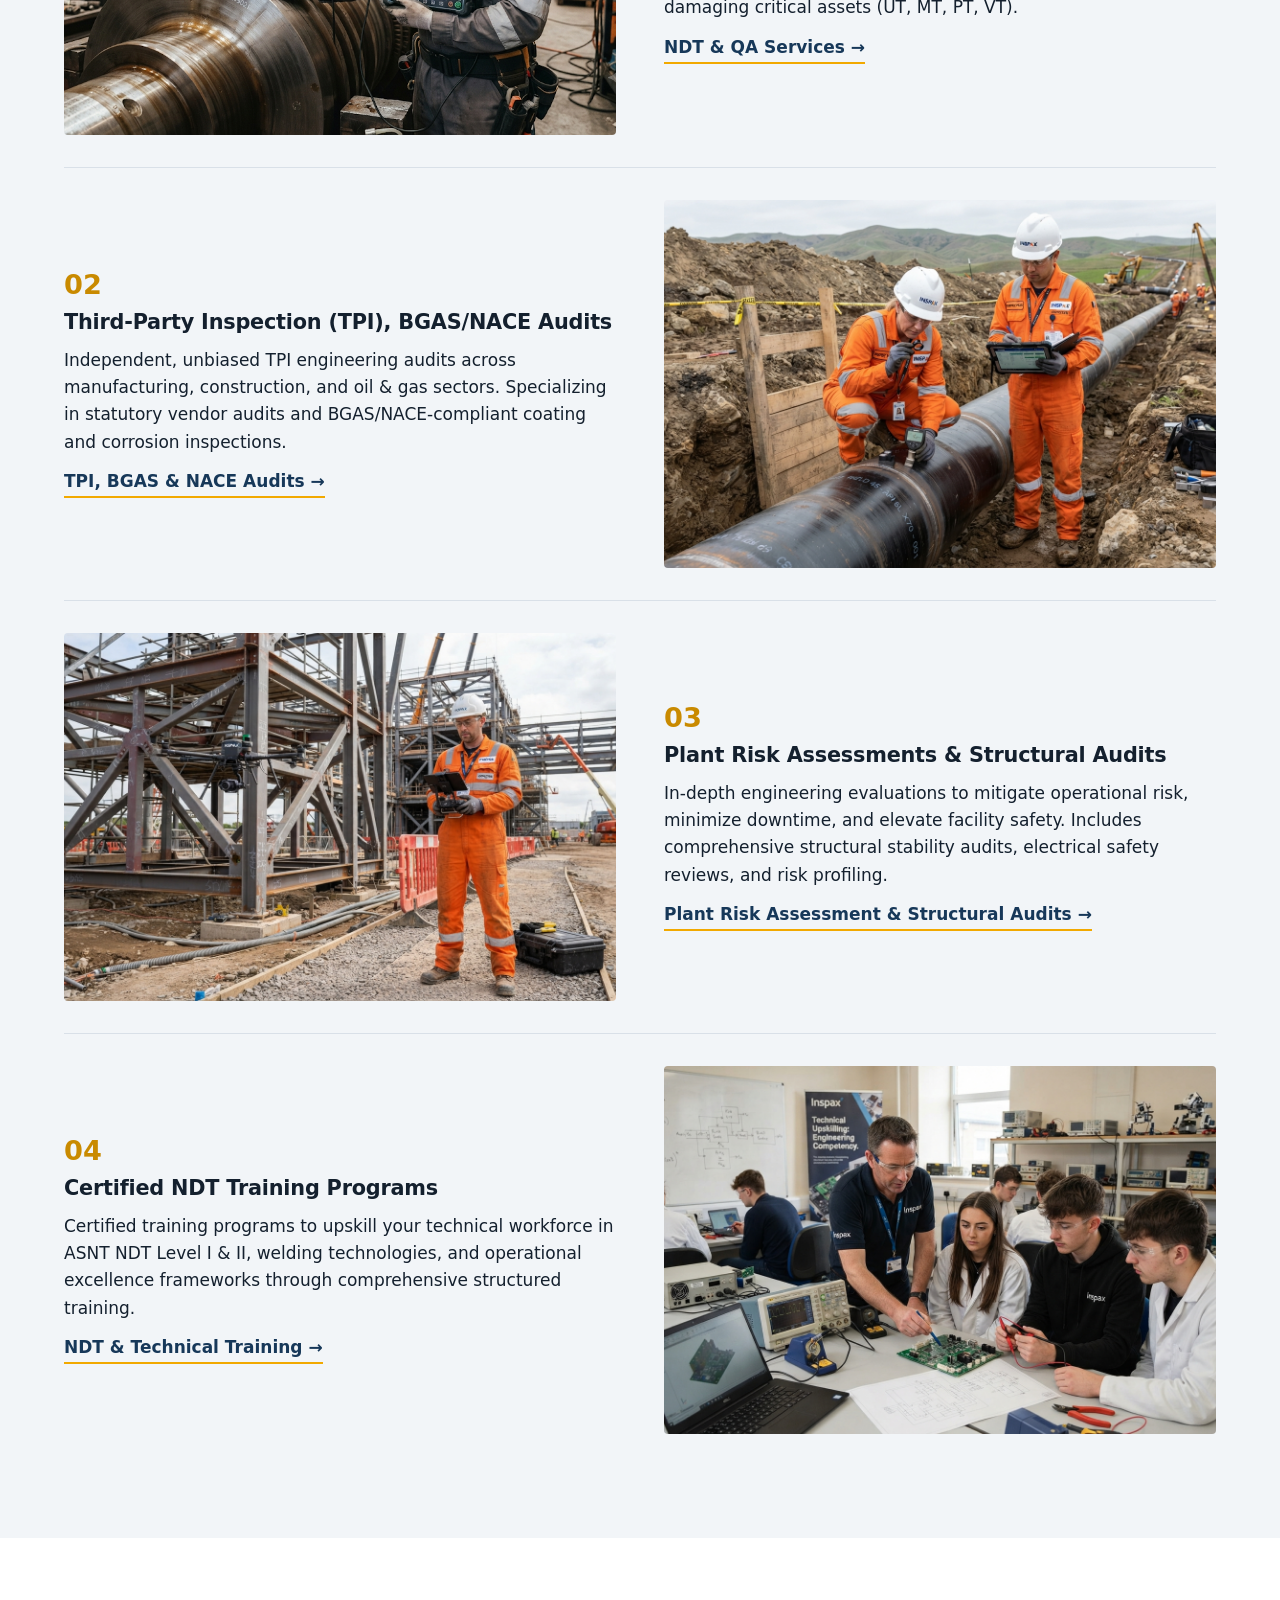
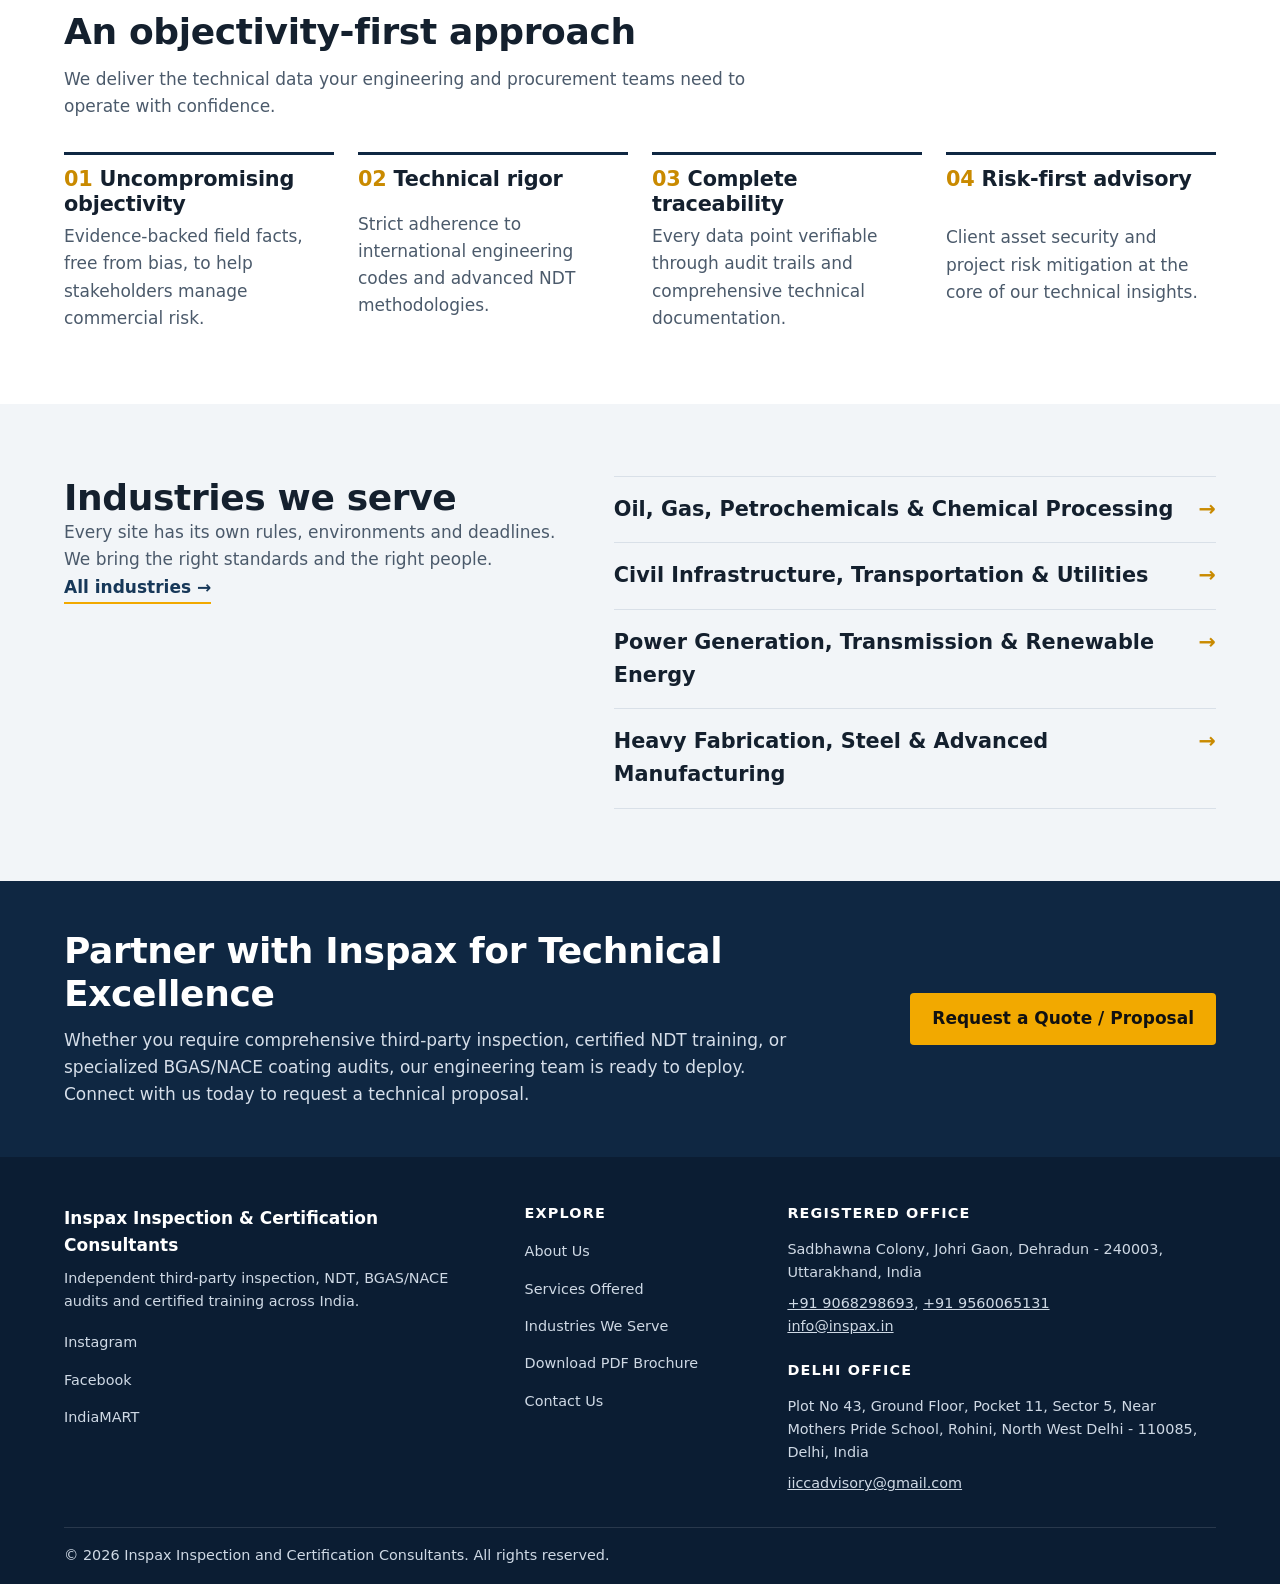
==== commit 3527cb5c: "Update index.html" ====
--- a/index.html
+++ b/index.html
@@ -198,7 +198,7 @@
         <article class="service-row">
           <!--Second Img-->
           <img class="service-img" width="1280" height="853" loading="lazy" decoding="async"
-               src="C:\Users\ABC\Desktop\Inspax html\code web\images\Second.img.png"
+               src="Second.img.png"
                alt="Field inspectors assessing a gas pipeline during a third-party inspection">
           <div class="service-body">
             <p class="service-num">02</p>
@@ -211,7 +211,7 @@
         <article class="service-row">
           <!--Third img-->
           <img class="service-img" width="1280" height="853" loading="lazy" decoding="async"
-               src="C:\Users\ABC\Desktop\Inspax html\code web\images\third.img.png"
+               src="third.img.png"
                alt="Inspector operating a survey drone beside an industrial steel framework">
           <div class="service-body">
             <p class="service-num">03</p>
@@ -224,7 +224,7 @@
         <article class="service-row">
           <!--Fourth img-->
           <img class="service-img" width="1280" height="853" loading="lazy" decoding="async"
-               src="C:\Users\ABC\Desktop\Inspax html\code web\images\fourth.img.png"
+               src="fourth.img.png"
                alt="Instructor guiding engineering students in a technical classroom">
           <div class="service-body">
             <p class="service-num">04</p>
